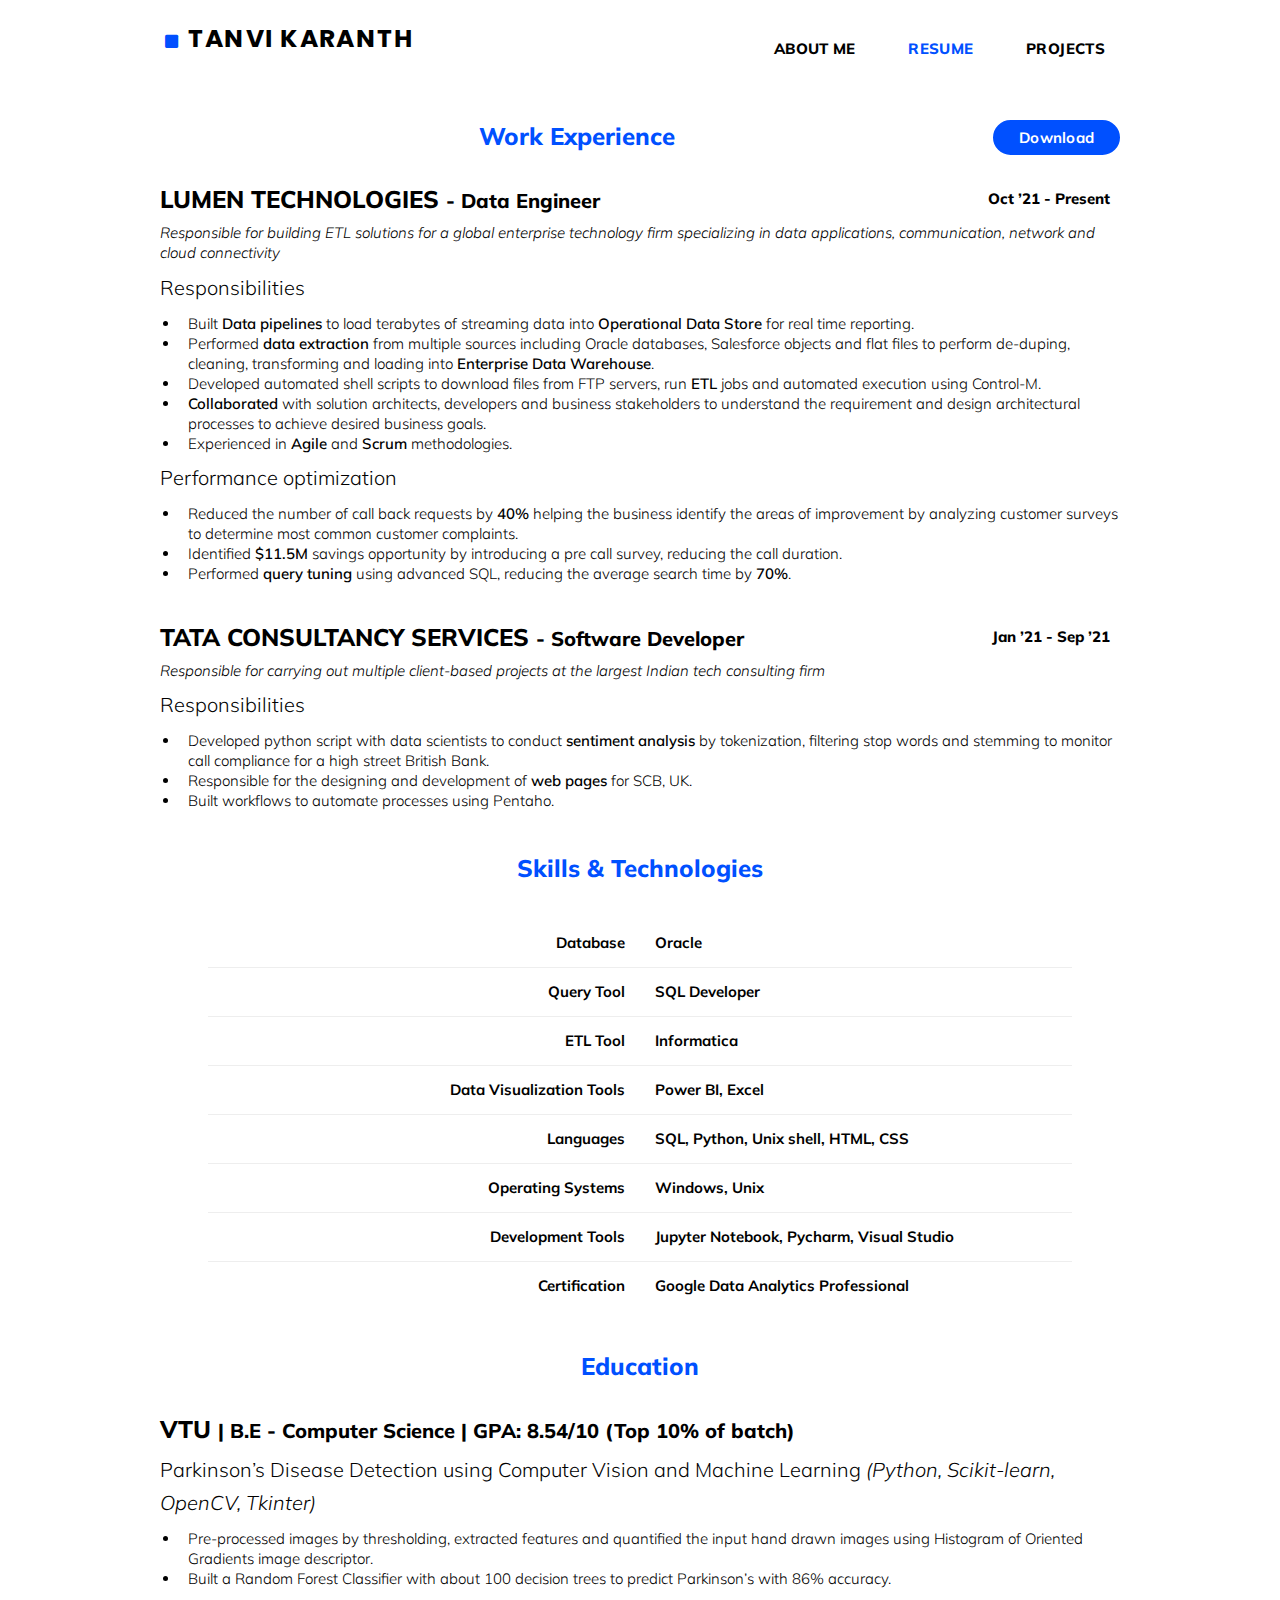
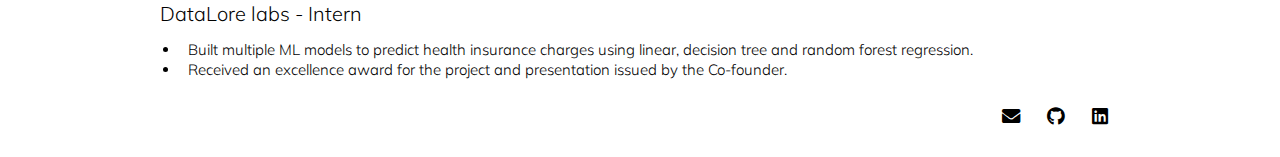
==== resume.html @ f35b1e53 "initial commit" ====
<!DOCTYPE HTML>
<!--
	Verti by HTML5 UP
	html5up.net | @ajlkn
	Free for personal and commercial use under the CCA 3.0 license (html5up.net/license)
-->
<html>
	<head>
		<title>Tanvi Karanth</title>
		<meta charset="utf-8" />
		<meta name="viewport" content="width=device-width, initial-scale=1, user-scalable=no" />
		<link rel="stylesheet" href="assets/css/main.css" />
	</head>
	<body class="is-preload left-sidebar">
		<div id="page-wrapper">

			<!-- Header -->
			<div id="header-wrapper">
				<header id="header" class="container">

					<!-- Logo -->
						<div id="logo">
							<h1><i class='fa fa-square' style='color: rgb(0, 80, 255);font-size: 15px;'></i>
								<a href="index.html" style='font-family: "Poppins", sans-serif;font-size: 25px;'> TANVI KARANTH</a></h1>
							<!-- <span>/ Data Engineer Analyst</span> -->
						</div>

					<!-- Nav -->
						<nav id="nav">
							<ul style='font-family: "Mulish", sans-serif;font-size: 15px;'>
								<li><a href="index.html">ABOUT ME</a></li>
								<li class="current"><a href="resume.html">RESUME</a></li>
								<li><a href="projects.html">PROJECTS</a></li>
								<!-- <li><a href="no-sidebar.html">No Sidebar</a></li> -->
							</ul>
						</nav>

				</header>
			</div>

			<!-- Main -->
			<div id="main-wrapper">
				<div class="container">
					<div id="content">
						<a style="text-decoration: none;float:right;"href="/assets/Tanvi_Karanth_Resume.pdf" download>
							<button class="button1" role="button">Download</button>
						  </a>
						<!-- Content -->
							<article>
								<h3 style='font-family: "Mulish", sans-serif;font-size: 24px;padding-bottom: 10px;color:rgb(0, 80, 255);text-align:center'>Work Experience</h3>
								<h2 style='font-family: "Mulish", sans-serif;font-size: 24px;padding-bottom: 10px;'>LUMEN TECHNOLOGIES
								<span style='font-family: "Mulish", sans-serif;font-size: 20px;'>- Data Engineer</span>
								<span style='font-family: "Mulish", sans-serif;font-size: 15px;float: right;margin-right: 10px;'>
									Oct ’21 - Present</span></h2>

								<p style='font-family: "Mulish", sans-serif;font-size: 15px;line-height: 20px;'><i>Responsible for building ETL solutions for a global enterprise technology firm specializing 
									in data applications, communication, network and cloud connectivity</i></p>

								<p style='font-family: "Mulish", sans-serif;font-size: 20px;'>Responsibilities</p>
								<ul style='margin-left: 20px;font-family: "Mulish", sans-serif;font-size: 15px;line-height: 20px;'>
									<li>Built <b>Data pipelines</b> to load terabytes of streaming data into <b>Operational Data Store</b> for real time reporting.</li>
									<li>Performed <b>data extraction</b> from multiple sources including Oracle databases, Salesforce objects and flat files to perform de-duping, cleaning, transforming and loading into <b>Enterprise Data Warehouse</b>.</li>
									<li>Developed automated shell scripts to download files from FTP servers, run <b>ETL</b> jobs and automated execution using Control-M.</li>
									<li><b>Collaborated</b> with solution architects, developers and business stakeholders to understand the requirement and design architectural processes to achieve desired business goals.</li>
									<li>Experienced in <b>Agile</b> and <b>Scrum</b> methodologies.</li>
								</ul> 

								<p style='font-family: "Mulish", sans-serif;font-size: 20px;'>Performance optimization</p>
								<ul style='margin-left: 20px;font-family: "Mulish", sans-serif;font-size: 15px;line-height: 20px;'>
									<li>Reduced the number of call back requests by <b>40%</b> helping the business identify the areas of improvement by analyzing customer surveys to determine most common customer complaints.</li>
									<li>Identified <b>$11.5M</b> savings opportunity by introducing a pre call survey, reducing the call duration.</li>
									<li>Performed <b>query tuning</b> using advanced SQL, reducing the average search time by <b>70%</b>.</li>
								
								</ul> 
								<br>
								<h2 style='font-family: "Mulish", sans-serif;font-size: 24px;padding-bottom: 10px;'>TATA CONSULTANCY SERVICES
									<span style='font-family: "Mulish", sans-serif;font-size: 20px;'>- Software Developer</span>
									<span style='font-family: "Mulish", sans-serif;font-size: 15px;float: right;margin-right: 10px;'>
										Jan ’21 - Sep ’21</span></h2>

								<p style='font-family: "Mulish", sans-serif;font-size: 15px;line-height: 20px;'><i>Responsible for carrying out multiple client-based projects at the largest Indian tech consulting firm</i></p>
								<p style='font-family: "Mulish", sans-serif;font-size: 20px;'>Responsibilities</p>
								<ul style='margin-left: 20px;font-family: "Mulish", sans-serif;font-size: 15px;line-height: 20px;'>
									<li>Developed python script with data scientists to conduct <b>sentiment analysis</b> by tokenization, filtering stop words and stemming to monitor call compliance for a high street British Bank.</li>
									<li>Responsible for the designing and development of <b>web pages</b> for SCB, UK.</li>
									<li>Built workflows to automate processes using Pentaho.</li>
								</ul><br>
								<h3 style='font-family: "Mulish", sans-serif;font-size: 24px;padding-bottom: 10px;color:rgb(0, 80, 255);text-align:center'>
									Skills & Technologies</h3>
									<table style='width:90%;margin-left:auto;margin-right: auto;font-family: "Mulish", sans-serif;font-size: 15px;font-weight: bold;'>
										<colgroup>
											<col span="1" style="width: 50%;">
											<col span="1" style="width: 50%;">
										</colgroup>
										<tr>
											<td style="text-align:right">Database</td>
											<td>Oracle</td>
										</tr>
										<tr>
											<td style="text-align:right">Query Tool</td>
											<td>SQL Developer</td>
										</tr>
										<tr>
											<td style="text-align:right">ETL Tool</td>
											<td>Informatica</td>
										</tr>
										<tr>
											<td style="text-align:right">Data Visualization Tools</td>
											<td>Power BI, Excel</td>
										</tr>
										<tr>
											<td style="text-align:right">Languages</td>
											<td>SQL, Python, Unix shell, HTML, CSS</td>
										</tr>
										<tr>
											<td style="text-align:right">Operating Systems</td>
											<td>Windows, Unix</td>
										</tr>
										<tr>
											<td style="text-align:right">Development Tools</td>
											<td>Jupyter Notebook, Pycharm, Visual Studio</td>
										</tr>
										<tr>
											<td style="text-align:right">Certification</td>
											<td>Google Data Analytics Professional</td>
										</tr>
									</table>
								<br>
								<h3 style='font-family: "Mulish", sans-serif;font-size: 24px;padding-bottom: 10px;color:rgb(0, 80, 255);text-align:center'>
										Education</h3>
								<h2 style='font-family: "Mulish", sans-serif;font-size: 24px;padding-bottom: 10px;'>VTU
									<span style='font-family: "Mulish", sans-serif;font-size: 20px;'>| B.E - Computer Science | GPA: 8.54/10 (Top 10% of batch)</span>
								</h2>
								<p style='font-family: "Mulish", sans-serif;font-size: 20px;'>
									Parkinson’s Disease Detection using Computer Vision and Machine Learning <i>(Python, Scikit-learn, OpenCV, Tkinter)</i></p>
								<ul style='margin-left: 20px;font-family: "Mulish", sans-serif;font-size: 15px;line-height: 20px;'>
									<li>Pre-processed images by thresholding, extracted features and quantified the input hand drawn images using Histogram of Oriented Gradients image descriptor.</li>
									<li>Built a Random Forest Classifier with about 100 decision trees to predict Parkinson’s with 86% accuracy.</li>
								</ul>

								<p style='font-family: "Mulish", sans-serif;font-size: 20px;'>
									DataLore labs - Intern </p>
								<ul style='margin-left: 20px;font-family: "Mulish", sans-serif;font-size: 15px;line-height: 20px;'>
									<li>Built multiple ML models to predict health insurance charges using linear, decision tree and random forest regression.</li>
									<li>Received an excellence award for the project and presentation issued by the Co-founder.</li>
								</ul>


							</article>
					</div>
				</div>
			</div>
			<!-- Footer -->
			<div id="footer-wrapper">
				<footer id="footer" class="container">
					<div>
						<div >
							<!-- Contact -->
								<section class="widget contact last">
									<!-- <h3>Contact Info</h3> -->
									<ul>
										<li><a href="mailto:tanvikaranth0@gmail.com" class="fa fa-envelope"><span class="label"></span></a></li>
										<li><a href="https://github.com/TanviKaranth/Projects" class="icon brands fa-github" target="_blank"><span class="label"></span></a></li>
										<li><a href="https://www.linkedin.com/in/tanvi-karanth-2933791a0?lipi=urn%3Ali%3Apage%3Ad_flagship3_profile_view_base_contact_details%3B7vZ5EJuETgaT4udv3d%2FGEw%3D%3D" target="_blank" class="icon brands fa-linkedin"><span class="label"></span></a></li>
										
										<!-- <li><a href="#" class="icon brands fa-dribbble"><span class="label">Dribbble</span></a></li>
										<li><a href="#" class="icon brands fa-pinterest"><span class="label">Pinterest</span></a></li> -->
									</ul>
								</section>
						</div>
				</footer>
			</div>
				

		</div>

		<!-- Scripts -->

			<script src="assets/js/jquery.min.js"></script>
			<script src="assets/js/jquery.dropotron.min.js"></script>
			<script src="assets/js/browser.min.js"></script>
			<script src="assets/js/breakpoints.min.js"></script>
			<script src="assets/js/util.js"></script>
			<script src="assets/js/main.js"></script>

	</body>
</html>
---- assets/css/main.css ----
@import url("fontawesome-all.min.css");
/* @import url("https://fonts.googleapis.com/css?family=Oleo+Script:400|Open+Sans:300,300italic,600,600italic,800"); */
/* @import url("https://fonts.googleapis.com/css?family=Poppins"); */
@import url('https://fonts.googleapis.com/css2?family=Mulish:wght@300&family=Poppins:wght@600&display=swap');

/*
	Verti by HTML5 UP
	html5up.net | @ajlkn
	Free for personal and commercial use under the CCA 3.0 license (html5up.net/license)
*/

html, body, div, span, applet, object,
iframe, h1, h2, h3, h4, h5, h6, p, blockquote,
pre, a, abbr, acronym, address, big, cite,
code, del, dfn, em, img, ins, kbd, q, s, samp,
small, strike, strong, sub, sup, tt, var, b,
u, i, center, dl, dt, dd, ol, ul, li, fieldset,
form, label, legend, table, caption, tbody,
tfoot, thead, tr, th, td, article, aside,
canvas, details, embed, figure, figcaption,
footer, header, hgroup, menu, nav, output, ruby,
section, summary, time, mark, audio, video {
	margin: 0;
	padding: 0;
	border: 0;
	font-size: 100%;
	font: inherit;
	vertical-align: baseline;}

article, aside, details, figcaption, figure,
footer, header, hgroup, menu, nav, section {
	display: block;}

body {
	line-height: 1;
}


ol, ul {
	list-style: none;
}

blockquote, q {
	quotes: none;
}

	blockquote:before, blockquote:after, q:before, q:after {
		content: '';
		content: none;
	}

table {
	border-collapse: collapse;
	border-spacing: 0;
}

body {
	-webkit-text-size-adjust: none;
}

mark {
	background-color: transparent;
	color: inherit;
}

input::-moz-focus-inner {
	border: 0;
	padding: 0;
}

input, select, textarea {
	-moz-appearance: none;
	-webkit-appearance: none;
	-ms-appearance: none;
	appearance: none;
}
.line{
	border-bottom: 1.5px solid rgb(0, 80, 255);
	border-radius: 1px;
    width: 30%;
    /* position: relative; */
    /* left: 15%; */
    margin: 0 auto;
    top: -10px;
}
.button1 {
	align-items: center;
	appearance: none;
	background-color: rgb(0, 80, 255);
	border-radius: 20px;
	border:2px solid rgb(0, 80, 255);
	color: #ffffff;
	cursor: pointer;
	display: inline-flex;
	fill: currentcolor;
	font-family: "Mulish", sans-serif;
	font-size: 15px;
	font-weight: 700;
	height: 35px;
	justify-content: center;
	letter-spacing: .25px;
	line-height: normal;
	max-width: 100%;
	overflow: visible;
	padding: 2px 24px;
	position: relative;
	text-align: center;
  }

.button2 {
  align-items: center;
  appearance: none;
  background-color: rgb(255, 255, 255);
  border:2px solid rgb(0, 0, 0);
  border-radius: 20px;
  color: rgb(0, 0, 0);
  cursor: pointer;
  display: inline-flex;
  fill: currentcolor;
  font-family: "Mulish", sans-serif;
  font-size: 15px;
  font-weight: 700;
  height: 35px;
  justify-content: center;
  letter-spacing: .25px;
  line-height: normal;
  max-width: 100%;
  overflow: visible;
  padding: 2px 24px;
  position: relative;
  text-align: center;
}

.button1:hover {
  background: #ffffff;
  color: rgb(0, 80, 255);
  border:2px solid rgb(0, 80, 255);
}
.button2:hover {
	background: rgb(0, 80, 255);
	color: #ffffff;
	border:2px solid rgb(0, 80, 255);
	
  }

/* Basic */

	@-ms-viewport {
		width: device-width;
	}

	html {
		box-sizing: border-box;
	}

	*, *:before, *:after {
		box-sizing: inherit;
	}

	body {
		/* background-image: -moz-linear-gradient(top, rgba(0, 0, 0, 0.05), rgba(0, 0, 0, 0)), url("images/bg01.png");
		background-image: -webkit-linear-gradient(top, rgba(0, 0, 0, 0.05), rgba(0, 0, 0, 0)), url("images/bg01.png");
		background-image: -ms-linear-gradient(top, rgba(0, 0, 0, 0.05), rgba(0, 0, 0, 0)), url("images/bg01.png");
		background-image: linear-gradient(top, rgba(207, 49, 49, 0.984), rgba(0, 0, 0, 0)), url("images/bg01.png"); */
		background-color: #ffffff;
		background-position: top left, top left;
		background-repeat: repeat-x, repeat;
		background-size: 100% 30em, auto;
		font-family: 'Mulish', sans-serif;
		font-size: 13pt;
		color: #000000;
		font-weight: 300;
		line-height: 2.25em;
	}

		body.is-preload *, body.is-preload *:before, body.is-preload *:after {
			-moz-animation: none !important;
			-webkit-animation: none !important;
			-ms-animation: none !important;
			animation: none !important;
			-moz-transition: none !important;
			-webkit-transition: none !important;
			-ms-transition: none !important;
			transition: none !important;
		}

	input, select, textarea {
		font-family: 'Poppins', sans-serif;
		font-size: 13pt;
		color: #646464;
		font-weight: 300;
		line-height: 2.25em;
	}

	a {
		color: #0090c5;
		text-decoration: underline;
	}

		a:hover {
			text-decoration: none;
		}

	h1, h2, h3, h4, h5, h6 {
		/* color: rgb(0, 0, 0); */
		font-weight: 800;
	}

		h1 a, h2 a, h3 a, h4 a, h5 a, h6 a {
			color: inherit;
			text-decoration: none;
			outline: 0;
		}

	h2 {
		font-size: 2.25em;
		/* margin: 0 0 1.1em 0; */
		line-height: 1em;
	}

	h3 {
		font-size: 1.35em;
		margin: 0 0 1em 0;
	}

	b, strong {
		font-weight: 600;
		color: rgb(0, 0, 0);
	}

	i, em {
		font-style: italic;
	}

	br.clear {
		clear: both;
	}

	sub {
		position: relative;
		top: 0.5em;
		font-size: 0.8em;
	}

	sup {
		position: relative;
		top: -0.5em;
		font-size: 0.8em;
	}

	hr {
		border: 0;
		border-top: solid 1px #eee;
	}

	blockquote {
		border-left: solid 0.5em #eee;
		padding: 1em 0 1em 2em;
		font-style: italic;
	}

	p, ul, ol, dl, table {
		margin-bottom: 0.5em;
	}

/* Container */

	.container {
		margin: 0 auto;
		max-width: 100%;
		width: 1400px;

	}

		@media screen and (max-width: 1680px) {

			.container {
				width: 1200px;
			}

		}

		@media screen and (max-width: 1280px) {

			.container {
				width: 960px;
			}

		}

		@media screen and (max-width: 980px) {

			.container {
				width: 90%;
			}

		}

		@media screen and (max-width: 736px) {

			.container {
				width: 100%;
			}

		}

/* Row */
.profile{
	text-align: center;
	position: relative;
	width:100%;
	height:82%;
	line-height: 10px;
	background-color: #F4ECE6;
	padding:1em 1em 1em 1em;
	margin-left:30%;
	border-radius: 3px;
	/* box-shadow: 0px 4px 0px 4px rgba(255, 0, 0, 0.299); */
	box-shadow: rgba(0, 0, 0, 0.35) 0px 5px 10px;
}
.pcontact{
	background-color: white;
	width:113%;
	height:16%;
	margin-left:-1em;
	position: relative;
	top:1%;
	border-bottom-left-radius: 3px;
	border-bottom-right-radius: 3px;
}
	.row {
		display: flex;
		flex-wrap: wrap;
		box-sizing: border-box;
		align-items: stretch;
	}

		.row > * {
			box-sizing: border-box;
		}

		.row.gtr-uniform > * > :last-child {
			margin-bottom: 0;
		}

		.row.aln-left {
			justify-content: flex-start;
		}

		.row.aln-center {
			justify-content: center;
		}

		.row.aln-right {
			justify-content: flex-end;
		}

		.row.aln-top {
			align-items: flex-start;
		}

		.row.aln-middle {
			align-items: center;
		}

		.row.aln-bottom {
			align-items: flex-end;
		}

		.row > .imp {
			order: -1;
		}

		.row > .col-1 {
			width: 8.33333%;
		}

		.row > .off-1 {
			/* margin-left: 8.33333%; */
		}

		.row > .col-2 {
			width: 16.66667%;
		}

		.row > .off-2 {
			margin-left: 16.66667%;
		}

		.row > .col-3 {
			width: 25%;
		}

		.row > .off-3 {
			margin-left: 25%;
		}

		.row > .col-4 {
			width: 33.33333%;
		}

		.row > .off-4 {
			margin-left: 33.33333%;
		}

		.row > .col-5 {
			/* width: 41.66667%; */
			width: 70%;
			padding-left: 12%;
		}

		.row > .off-5 {
			margin-left: 10.66667%;
		}

		.row > .col-6 {
			width: 50%;
		}

		.row > .off-6 {
			margin-left: 50%;
		}

		.row > .col-7 {
			/* width: 58.33333%; */
			background-color: #E6DACE;
			/* border-bottom-left-radius: 40px;
			border-top-left-radius: 40px; */
			/* box-shadow: rgba(50, 50, 93, 0.25) 0px 30px 60px -12px inset, rgba(0, 0, 0, 0.3) 0px 18px 36px -18px inset; */
			width: 30%;
		}

		.row > .off-7 {
			/* margin-left: 58.33333%; */
		}

		.row > .col-8 {
			width: 66.66667%;
		}

		.row > .off-8 {
			margin-left: 66.66667%;
		}

		.row > .col-9 {
			width: 75%;
		}

		.row > .off-9 {
			margin-left: 75%;
		}

		.row > .col-10 {
			width: 83.33333%;
		}

		.row > .off-10 {
			margin-left: 83.33333%;
		}

		.row > .col-11 {
			width: 91.66667%;
		}

		.row > .off-11 {
			margin-left: 91.66667%;
		}

		.row > .col-12 {
			width: 100%;
			margin-top: 100px;
		}

		.row > .off-12 {
			margin-left: 100%;
		}

		.row.gtr-0 {
			margin-top: 0px;
			margin-left: 0px;
		}

			.row.gtr-0 > * {
				padding: 0px 0 0 0px;
			}

			.row.gtr-0.gtr-uniform {
				margin-top: 0px;
			}

				.row.gtr-0.gtr-uniform > * {
					padding-top: 0px;
				}

		.row.gtr-25 {
			margin-top: -10px;
			margin-left: -10px;
		}

			.row.gtr-25 > * {
				padding: 10px 0 0 10px;
			}

			.row.gtr-25.gtr-uniform {
				margin-top: -10px;
			}

				.row.gtr-25.gtr-uniform > * {
					padding-top: 10px;
				}

		.row.gtr-50 {
			margin-top: -20px;
			margin-left: -20px;
		}

			.row.gtr-50 > * {
				padding: 20px 0 0 20px;
			}

			.row.gtr-50.gtr-uniform {
				margin-top: -20px;
			}

				.row.gtr-50.gtr-uniform > * {
					padding-top: 20px;
				}

		.row {
			margin-top: -40px;
			margin-left: -40px;
		}

			.row > * {
				padding: 40px 0 0 40px;
			}

			.row.gtr-uniform {
				margin-top: -40px;
			}

				.row.gtr-uniform > * {
					padding-top: 40px;
				}

		.row.gtr-150 {
			margin-top: -60px;
			margin-left: -60px;
		}

			.row.gtr-150 > * {
				padding: 60px 0 0 60px;
			}

			.row.gtr-150.gtr-uniform {
				margin-top: -60px;
			}

				.row.gtr-150.gtr-uniform > * {
					padding-top: 60px;
				}

		.row.gtr-200 {
			margin-top: -80px;
			margin-left: -80px;
		}

			.row.gtr-200 > * {
				padding: 80px 0 0 80px;
			}

			.row.gtr-200.gtr-uniform {
				margin-top: -80px;
			}

				.row.gtr-200.gtr-uniform > * {
					padding-top: 80px;
				}

		@media screen and (max-width: 1680px) {

			.row {
				display: flex;
				flex-wrap: wrap;
				box-sizing: border-box;
				align-items: stretch;
			}

				.row > * {
					box-sizing: border-box;
				}

				.row.gtr-uniform > * > :last-child {
					margin-bottom: 0;
				}

				.row.aln-left {
					justify-content: flex-start;
				}

				.row.aln-center {
					justify-content: center;
				}

				.row.aln-right {
					justify-content: flex-end;
				}

				.row.aln-top {
					align-items: flex-start;
				}

				.row.aln-middle {
					align-items: center;
				}

				.row.aln-bottom {
					align-items: flex-end;
				}

				.row > .imp-xlarge {
					order: -1;
				}

				.row > .col-1-xlarge {
					width: 8.33333%;
				}

				.row > .off-1-xlarge {
					margin-left: 8.33333%;
				}

				.row > .col-2-xlarge {
					width: 16.66667%;
				}

				.row > .off-2-xlarge {
					margin-left: 16.66667%;
				}

				.row > .col-3-xlarge {
					width: 25%;
				}

				.row > .off-3-xlarge {
					margin-left: 25%;
				}

				.row > .col-4-xlarge {
					width: 33.33333%;
				}

				.row > .off-4-xlarge {
					margin-left: 33.33333%;
				}

				.row > .col-5-xlarge {
					width: 41.66667%;
				}

				.row > .off-5-xlarge {
					margin-left: 41.66667%;
				}

				.row > .col-6-xlarge {
					width: 50%;
				}

				.row > .off-6-xlarge {
					margin-left: 50%;
				}

				.row > .col-7-xlarge {
					width: 58.33333%;
				}

				.row > .off-7-xlarge {
					margin-left: 58.33333%;
				}

				.row > .col-8-xlarge {
					width: 66.66667%;
				}

				.row > .off-8-xlarge {
					margin-left: 66.66667%;
				}

				.row > .col-9-xlarge {
					width: 75%;
				}

				.row > .off-9-xlarge {
					margin-left: 75%;
				}

				.row > .col-10-xlarge {
					width: 83.33333%;
				}

				.row > .off-10-xlarge {
					margin-left: 83.33333%;
				}

				.row > .col-11-xlarge {
					width: 91.66667%;
				}

				.row > .off-11-xlarge {
					margin-left: 91.66667%;
				}

				.row > .col-12-xlarge {
					width: 100%;
				}

				.row > .off-12-xlarge {
					margin-left: 100%;
				}

				.row.gtr-0 {
					margin-top: 0px;
					margin-left: 0px;
				}

					.row.gtr-0 > * {
						padding: 0px 0 0 0px;
					}

					.row.gtr-0.gtr-uniform {
						margin-top: 0px;
					}

						.row.gtr-0.gtr-uniform > * {
							padding-top: 0px;
						}

				.row.gtr-25 {
					margin-top: -10px;
					margin-left: -10px;
				}

					.row.gtr-25 > * {
						padding: 10px 0 0 10px;
					}

					.row.gtr-25.gtr-uniform {
						margin-top: -10px;
					}

						.row.gtr-25.gtr-uniform > * {
							padding-top: 10px;
						}

				.row.gtr-50 {
					margin-top: -20px;
					margin-left: -20px;
				}

					.row.gtr-50 > * {
						padding: 20px 0 0 20px;
					}

					.row.gtr-50.gtr-uniform {
						margin-top: -20px;
					}

						.row.gtr-50.gtr-uniform > * {
							padding-top: 20px;
						}

				.row {
					margin-top: -40px;
					margin-left: -40px;
				}

					.row > * {
						padding: 40px 0 0 40px;
					}

					.row.gtr-uniform {
						margin-top: -40px;
					}

						.row.gtr-uniform > * {
							padding-top: 40px;
						}

				.row.gtr-150 {
					margin-top: -60px;
					margin-left: -60px;
				}

					.row.gtr-150 > * {
						padding: 60px 0 0 60px;
					}

					.row.gtr-150.gtr-uniform {
						margin-top: -60px;
					}

						.row.gtr-150.gtr-uniform > * {
							padding-top: 60px;
						}

				.row.gtr-200 {
					margin-top: -80px;
					margin-left: -80px;
				}

					.row.gtr-200 > * {
						padding: 80px 0 0 80px;
					}

					.row.gtr-200.gtr-uniform {
						margin-top: -80px;
					}

						.row.gtr-200.gtr-uniform > * {
							padding-top: 80px;
						}

		}

		@media screen and (max-width: 1280px) {

			.row {
				display: flex;
				flex-wrap: wrap;
				box-sizing: border-box;
				align-items: stretch;
			}

				.row > * {
					box-sizing: border-box;
				}

				.row.gtr-uniform > * > :last-child {
					margin-bottom: 0;
				}

				.row.aln-left {
					justify-content: flex-start;
				}

				.row.aln-center {
					justify-content: center;
				}

				.row.aln-right {
					justify-content: flex-end;
				}

				.row.aln-top {
					align-items: flex-start;
				}

				.row.aln-middle {
					align-items: center;
				}

				.row.aln-bottom {
					align-items: flex-end;
				}

				.row > .imp-large {
					order: -1;
				}

				.row > .col-1-large {
					width: 8.33333%;
				}

				.row > .off-1-large {
					margin-left: 8.33333%;
				}

				.row > .col-2-large {
					width: 16.66667%;
				}

				.row > .off-2-large {
					margin-left: 16.66667%;
				}

				.row > .col-3-large {
					width: 25%;
				}

				.row > .off-3-large {
					margin-left: 25%;
				}

				.row > .col-4-large {
					width: 33.33333%;
				}

				.row > .off-4-large {
					margin-left: 33.33333%;
				}

				.row > .col-5-large {
					width: 41.66667%;
				}

				.row > .off-5-large {
					margin-left: 41.66667%;
				}

				.row > .col-6-large {
					width: 50%;
				}

				.row > .off-6-large {
					margin-left: 50%;
				}

				.row > .col-7-large {
					width: 58.33333%;
				}

				.row > .off-7-large {
					margin-left: 58.33333%;
				}

				.row > .col-8-large {
					width: 66.66667%;
				}

				.row > .off-8-large {
					margin-left: 66.66667%;
				}

				.row > .col-9-large {
					width: 75%;
				}

				.row > .off-9-large {
					margin-left: 75%;
				}

				.row > .col-10-large {
					width: 83.33333%;
				}

				.row > .off-10-large {
					margin-left: 83.33333%;
				}

				.row > .col-11-large {
					width: 91.66667%;
				}

				.row > .off-11-large {
					margin-left: 91.66667%;
				}

				.row > .col-12-large {
					width: 100%;
				}

				.row > .off-12-large {
					margin-left: 100%;
				}

				.row.gtr-0 {
					margin-top: 0px;
					margin-left: 0px;
				}

					.row.gtr-0 > * {
						padding: 0px 0 0 0px;
					}

					.row.gtr-0.gtr-uniform {
						margin-top: 0px;
					}

						.row.gtr-0.gtr-uniform > * {
							padding-top: 0px;
						}

				.row.gtr-25 {
					margin-top: -6.25px;
					margin-left: -6.25px;
				}

					.row.gtr-25 > * {
						padding: 6.25px 0 0 6.25px;
					}

					.row.gtr-25.gtr-uniform {
						margin-top: -6.25px;
					}

						.row.gtr-25.gtr-uniform > * {
							padding-top: 6.25px;
						}

				.row.gtr-50 {
					margin-top: -12.5px;
					margin-left: -12.5px;
				}

					.row.gtr-50 > * {
						padding: 12.5px 0 0 12.5px;
					}

					.row.gtr-50.gtr-uniform {
						margin-top: -12.5px;
					}

						.row.gtr-50.gtr-uniform > * {
							padding-top: 12.5px;
						}

				.row {
					margin-top: -25px;
					margin-left: -25px;
				}

					.row > * {
						/* padding: 25px 0 0 25px; */
					}

					.row.gtr-uniform {
						margin-top: -25px;
					}

						.row.gtr-uniform > * {
							padding-top: 25px;
						}

				.row.gtr-150 {
					margin-top: -37.5px;
					margin-left: -37.5px;
				}

					.row.gtr-150 > * {
						padding: 37.5px 0 0 37.5px;
					}

					.row.gtr-150.gtr-uniform {
						margin-top: -37.5px;
					}

						.row.gtr-150.gtr-uniform > * {
							padding-top: 37.5px;
						}

				.row.gtr-200 {
					margin-top: -50px;
					margin-left: -50px;
				}

					.row.gtr-200 > * {
						padding: 50px 0 0 50px;
					}

					.row.gtr-200.gtr-uniform {
						margin-top: -50px;
					}

						.row.gtr-200.gtr-uniform > * {
							padding-top: 50px;
						}

		}

		@media screen and (max-width: 980px) {

			.row {
				display: flex;
				flex-wrap: wrap;
				box-sizing: border-box;
				align-items: stretch;
			}

				.row > * {
					box-sizing: border-box;
				}

				.row.gtr-uniform > * > :last-child {
					margin-bottom: 0;
				}

				.row.aln-left {
					justify-content: flex-start;
				}

				.row.aln-center {
					justify-content: center;
				}

				.row.aln-right {
					justify-content: flex-end;
				}

				.row.aln-top {
					align-items: flex-start;
				}

				.row.aln-middle {
					align-items: center;
				}

				.row.aln-bottom {
					align-items: flex-end;
				}

				.row > .imp-medium {
					order: -1;
				}

				.row > .col-1-medium {
					width: 8.33333%;
				}

				.row > .off-1-medium {
					margin-left: 8.33333%;
				}

				.row > .col-2-medium {
					width: 16.66667%;
				}

				.row > .off-2-medium {
					margin-left: 16.66667%;
				}

				.row > .col-3-medium {
					width: 25%;
				}

				.row > .off-3-medium {
					margin-left: 25%;
				}

				.row > .col-4-medium {
					width: 33.33333%;
				}

				.row > .off-4-medium {
					margin-left: 33.33333%;
				}

				.row > .col-5-medium {
					width: 41.66667%;
				}

				.row > .off-5-medium {
					margin-left: 41.66667%;
				}
				.row > .col-5 {
					/* width: 41.66667%; */
					/* width: 70%; */
					padding-left: 3%;
				}
				.row > .col-6-medium {
					width: 50%;
				}

				.row > .off-6-medium {
					margin-left: 50%;
				}

				.row > .col-7-medium {
					width: 58.33333%;
				}

				.row > .off-7-medium {
					margin-left: 58.33333%;
				}

				.row > .col-8-medium {
					width: 66.66667%;
				}

				.row > .off-8-medium {
					margin-left: 66.66667%;
				}

				.row > .col-9-medium {
					width: 75%;
				}

				.row > .off-9-medium {
					margin-left: 75%;
				}

				.row > .col-10-medium {
					width: 83.33333%;
				}

				.row > .off-10-medium {
					margin-left: 83.33333%;
				}

				.row > .col-11-medium {
					width: 91.66667%;
				}

				.row > .off-11-medium {
					margin-left: 91.66667%;
				}

				.row > .col-12-medium {
					width: 100%;
					background-color: #10a0d500;
				}

				.row > .off-12-medium {
					margin-left: 100%;
				}

				.row.gtr-0 {
					margin-top: 0px;
					margin-left: 0px;
				}

					.row.gtr-0 > * {
						padding: 0px 0 0 0px;
					}

					.row.gtr-0.gtr-uniform {
						margin-top: 0px;
					}

						.row.gtr-0.gtr-uniform > * {
							padding-top: 0px;
						}

				.row.gtr-25 {
					margin-top: -6.25px;
					margin-left: -6.25px;
				}

					.row.gtr-25 > * {
						padding: 6.25px 0 0 6.25px;
					}

					.row.gtr-25.gtr-uniform {
						margin-top: -6.25px;
					}

						.row.gtr-25.gtr-uniform > * {
							padding-top: 6.25px;
						}

				.row.gtr-50 {
					margin-top: -12.5px;
					margin-left: -12.5px;
				}

					.row.gtr-50 > * {
						padding: 12.5px 0 0 12.5px;
					}

					.row.gtr-50.gtr-uniform {
						margin-top: -12.5px;
					}

						.row.gtr-50.gtr-uniform > * {
							padding-top: 12.5px;
						}

				.row {
					margin-top: -25px;
					margin-left: -25px;
				}

					.row > * {
						margin-left: 2em;
						padding: 25px 0 0 18px;
					}

					.row.gtr-uniform {
						margin-top: -25px;
					}

						.row.gtr-uniform > * {
							padding-top: 25px;
						}

				.row.gtr-150 {
					margin-top: -37.5px;
					margin-left: -37.5px;
				}

					.row.gtr-150 > * {
						padding: 37.5px 0 0 37.5px;
					}

					.row.gtr-150.gtr-uniform {
						margin-top: -37.5px;
					}

						.row.gtr-150.gtr-uniform > * {
							padding-top: 37.5px;
						}

				.row.gtr-200 {
					margin-top: -50px;
					margin-left: -50px;
				}

					.row.gtr-200 > * {
						padding: 50px 0 0 50px;
					}

					.row.gtr-200.gtr-uniform {
						margin-top: -50px;
					}

						.row.gtr-200.gtr-uniform > * {
							padding-top: 50px;
						}

		}

		@media screen and (max-width: 736px) {


			.profile{

				margin-left:4%;

			}
			.pcontact{

				/* margin-left: -1em; */
				width: 50%;
				position: relative;
				top: 8%;
				/* left: 40%; */
				background-color: #ffffff00;
			}

			.row {
				display: flex;
				flex-wrap: wrap;
				box-sizing: border-box;
				align-items: stretch;
			}

				.row > * {
					box-sizing: border-box;
				}

				.row.gtr-uniform > * > :last-child {
					margin-bottom: 0;
				}

				.row.aln-left {
					justify-content: flex-start;
				}

				.row.aln-center {
					justify-content: center;
				}

				.row.aln-right {
					justify-content: flex-end;
				}

				.row.aln-top {
					align-items: flex-start;
				}

				.row.aln-middle {
					align-items: center;
				}

				.row.aln-bottom {
					align-items: flex-end;
				}

				.row > .imp-small {
					order: -1;
				}

				.row > .col-1-small {
					width: 8.33333%;
				}

				.row > .off-1-small {
					margin-left: 8.33333%;
				}

				.row > .col-2-small {
					width: 16.66667%;
				}

				.row > .off-2-small {
					margin-left: 16.66667%;
				}

				.row > .col-3-small {
					width: 25%;
				}

				.row > .off-3-small {
					margin-left: 25%;
				}

				.row > .col-4-small {
					width: 33.33333%;
				}

				.row > .off-4-small {
					margin-left: 33.33333%;
				}

				.row > .col-5-small {
					width: 41.66667%;
				}

				.row > .off-5-small {
					margin-left: 41.66667%;
				}

				.row > .col-6-small {
					width: 50%;
				}

				.row > .off-6-small {
					margin-left: 50%;
				}

				.row > .col-7-small {
					width: 58.33333%;
					width: 58.33333%;
				}

				.row > .off-7-small {
					margin-left: 58.33333%;
				}

				.row > .col-8-small {
					width: 66.66667%;
				}

				.row > .off-8-small {
					margin-left: 66.66667%;
				}

				.row > .col-9-small {
					width: 75%;
				}

				.row > .off-9-small {
					margin-left: 75%;
				}

				.row > .col-10-small {
					width: 83.33333%;
				}

				.row > .off-10-small {
					margin-left: 83.33333%;
				}

				.row > .col-11-small {
					width: 91.66667%;
				}

				.row > .off-11-small {
					margin-left: 91.66667%;
				}

				.row > .col-12-small {
					width: 100%;
				}

				.row > .off-12-small {
					margin-left: 100%;
				}

				.row.gtr-0 {
					margin-top: 0px;
					margin-left: 0px;
				}

					.row.gtr-0 > * {
						padding: 0px 0 0 0px;
					}

					.row.gtr-0.gtr-uniform {
						margin-top: 0px;
					}

						.row.gtr-0.gtr-uniform > * {
							padding-top: 0px;
						}

				.row.gtr-25 {
					margin-top: -5px;
					margin-left: -5px;
				}

					.row.gtr-25 > * {
						padding: 5px 0 0 5px;
					}

					.row.gtr-25.gtr-uniform {
						margin-top: -5px;
					}

						.row.gtr-25.gtr-uniform > * {
							padding-top: 5px;
						}

				.row.gtr-50 {
					margin-top: -10px;
					margin-left: -10px;
				}

					.row.gtr-50 > * {
						padding: 10px 0 0 10px;
					}

					.row.gtr-50.gtr-uniform {
						margin-top: -10px;
					}

						.row.gtr-50.gtr-uniform > * {
							padding-top: 10px;
						}

				.row {
					margin-top: -20px;
					margin-left: -20px;
				}

					.row > * {
						padding: 20px 0 0 20px;
					}

					.row.gtr-uniform {
						margin-top: -20px;
					}

						.row.gtr-uniform > * {
							padding-top: 20px;
						}

				.row.gtr-150 {
					margin-top: -30px;
					margin-left: -30px;
				}

					.row.gtr-150 > * {
						padding: 30px 0 0 30px;
					}

					.row.gtr-150.gtr-uniform {
						margin-top: -30px;
					}

						.row.gtr-150.gtr-uniform > * {
							padding-top: 30px;
						}

				.row.gtr-200 {
					margin-top: -40px;
					margin-left: -40px;
				}

					.row.gtr-200 > * {
						padding: 40px 0 0 40px;
					}

					.row.gtr-200.gtr-uniform {
						margin-top: -40px;
					}

						.row.gtr-200.gtr-uniform > * {
							padding-top: 40px;
						}

		}

/* Section/Article */

	section, article {
		margin-bottom: 5em;
	}

	section > :last-child,
	article > :last-child,
	section:last-child,
	article:last-child {
		margin-bottom: 0;
	}

	header {
		margin: 0 0 2em 0;
		background-color: #ffffff;
	}

		header h2, header h3 {
			margin: 0 0 0.25em 0;
		}

		header p {
			margin: 0;
		}

	footer {
		margin: 0 0 0 0;
	}

/* Forms */

	form label {
		display: block;
		font-weight: 800;
		margin: 0 0 1em 0;
		font-size: 0.8em;
		color: rgb(0, 0, 0);
	}

	form input[type="text"],
	form input[type="email"],
	form input[type="password"],
	form select,
	form textarea {
		-webkit-appearance: none;
		display: block;
		width: 100%;
		border-radius: 8px;
		border: solid 1px #eee;
	}

		form input[type="text"]:focus,
		form input[type="email"]:focus,
		form input[type="password"]:focus,
		form select:focus,
		form textarea:focus {
			border-color: #0090c5;
		}

	form input[type="text"],
	form input[type="email"],
	form input[type="password"] {
		line-height: 3em;
		padding: 0 1em;
	}

	form select {
		line-height: 3em;
		padding: 0 1em;
	}

	form textarea {
		min-height: 9em;
		padding: 1em;
	}

	form ::-webkit-input-placeholder {
		color: #555 !important;
	}

	form :-moz-placeholder {
		color: #555 !important;
	}

	form ::-moz-placeholder {
		color: #555 !important;
	}

	form :-ms-input-placeholder {
		color: #555 !important;
	}

	form ::-moz-focus-inner {
		border: 0;
	}

/* Tables */

	table {
		width: 100%;
	}

		table tr {
			border-top: solid 1px #eee;
		}

			table tr:first-child {
				border-top: 0;
			}

		table td {
			padding: 0.5em 1em 0.5em 1em;
		}

		table th {
			text-align: left;
			padding: 0.5em 1em 0.5em 1em;
			font-weight: 800;
			margin: 0 0 1em 0;
		}

		table thead {
			background: #404248;
			color: #fff;
		}

/* Image */

	.image {
		display: inline-block;
		outline: 0;
	}

		.image img {
			display: block;
			width: 100%;
			border-radius: 8px;
		}

		.image.fit {
			display: block;
			width: 100%;
		}

		.image.featured {
			display: block;
			width: 100%;
			margin: 0 0 2.5em 0;
		}

		.image.left {
			float: left;
			margin: 0 2em 2em 0;
		}

		.image.centered {
			display: block;
			margin: 0 0 2.5em 0;
		}

			.image.centered img {
				margin: 0 auto;
				width: auto;
			}

/* Button */

	input[type="button"],
	input[type="submit"],
	input[type="reset"],
	button,
	.button {
		/* -moz-transition: background-color .25s ease-in-out;
		-webkit-transition: background-color .25s ease-in-out;
		-ms-transition: background-color .25s ease-in-out;
		transition: background-color .25s ease-in-out;
		-webkit-appearance: none; */
		position: relative;
		display: inline-block;
		background: #0090c5;
		color: #fff;
		text-decoration: none;
		border-radius: 6px;
		font-weight: 800;
		outline: 0;
		border: 0;
		cursor: pointer;
		font-size: 1.35em;
		padding: 0.6em 1.5em;
	}

		input[type="button"].icon:before,
		input[type="submit"].icon:before,
		input[type="reset"].icon:before,
		button.icon:before,
		.button.icon:before {
			position: relative;
			margin-right: 0.5em;
			top: 0.05em;
		}

		input[type="button"]:hover,
		input[type="submit"]:hover,
		input[type="reset"]:hover,
		button:hover,
		.button:hover {
			background: #10a0d5;
		}

		input[type="button"]:active,
		input[type="submit"]:active,
		input[type="reset"]:active,
		button:active,
		.button:active {
			background: #20b0e5;
		}

		input[type="button"].alt,
		input[type="submit"].alt,
		input[type="reset"].alt,
		button.alt,
		.button.alt {
			background: #f1f1f1;
			background: rgba(121, 2, 2, 0.05);
			color: #444;
		}

			input[type="button"].alt:hover,
			input[type="submit"].alt:hover,
			input[type="reset"].alt:hover,
			button.alt:hover,
			.button.alt:hover {
				background: #e8e8e8;
				background: rgba(0, 0, 0, 0.085);
			}

			input[type="button"].alt:active,
			input[type="submit"].alt:active,
			input[type="reset"].alt:active,
			button.alt:active,
			.button.alt:active {
				background: #e4e4e4;
				background: rgba(0, 0, 0, 0.15);
			}

		input[type="button"].large,
		input[type="submit"].large,
		input[type="reset"].large,
		button.large,
		.button.large {
			font-size: 2.25em;
			padding: 0.8em 0.9em;
		}

/* List */

	ul {
		list-style: disc;
		padding-left: 0em;
	}

		ul li {
			padding-left: 0.5em;
		}

		ul.style2 {
			list-style: none;
			padding-left: 0;
		}

			ul.style2 li {
				padding-left: 0;
			}

	ol {
		list-style: decimal;
		padding-left: 1.25em;
	}

		ol li {
			padding-left: 0.25em;
		}

/* Actions */

	ul.actions {
		list-style: none;
		padding-left: 0;
	}

		ul.actions li {
			display: inline-block;
			padding: 0 0 0 0.25em;
			margin: 0 0 0 0.25em;
		}

			ul.actions li:first-child {
				margin-left: 0;
				padding-left: 0;
			}

/* Menu */

	ul.menu {
		list-style: none;
		padding-left: 0;
	}

		ul.menu li {
			border-left: solid 1px #e0e0e0;
			display: inline-block;
			padding: 0 0 0 0.75em;
			margin: 0 0 0 0.75em;
		}

			ul.menu li:first-child {
				border-left: 0;
				margin-left: 0;
				padding-left: 0;
			}

/* Box */

	.box {
		background: rgb(255, 255, 255);
		border-radius: 6px;
		box-shadow: rgba(0, 0, 0, 0.15) 0px 2px 8px;
		/* box-shadow: 0px 3px 0px 0px rgba(0, 0, 0, 0.05); */
		/* padding: 2em; */
		/* height:500px; */
	}

		.box.feature {
			padding: 0;
		}

			.box.feature .inner {
				padding: 4em 2em 3em 2em;
			}

			.box.feature h2 {
				font-size: 1.35em;
			}

			.box.feature p {
				margin: 0;
			}

			.box.feature .image {
				position: relative;
				margin: 0;
			}

				.box.feature .image img {
					border-bottom-left-radius: 0;
					border-bottom-right-radius: 0;
				}

/* Icons */

	.icon {
		text-decoration: none;
		position: relative;
		text-decoration: none;
	}

		.icon:before {
			-moz-osx-font-smoothing: grayscale;
			-webkit-font-smoothing: antialiased;
			display: inline-block;
			font-style: normal;
			font-variant: normal;
			text-rendering: auto;
			line-height: 1;
			text-transform: none !important;
			font-family: 'Font Awesome 5 Free';
			font-weight: 400;
		}

		.icon:before {
			line-height: inherit;
		}

		.icon.solid:before {
			font-weight: 900;
		}

		.icon.brands:before {
			font-family: 'Font Awesome 5 Brands';
		}

		.icon > .label {
			display: none;
		}

/* Widgets */

	.widget.thumbnails .grid {
		margin: 0 0 3em 0;
	}

	.widget.thumbnails .image {
		margin: 0;
	}

	.widget.contact ul {
		list-style: none;
		padding-left: 0;
		overflow: hidden;
		position: relative;
		/* left: -4px; */
		top: 4px;
		margin-bottom: 1.5em;
	}

		.widget.contact ul li {
			display: inline-block;
			/* margin-right: 0.25em; */
			padding-left: 0;
		}

			.widget.contact ul li a {
				-moz-transition: background-color .25s ease-in-out;
				-webkit-transition: background-color .25s ease-in-out;
				-ms-transition: background-color .25s ease-in-out;
				transition: background-color .25s ease-in-out;
				display: inline-block;
				width: 2.75em;
				height: 2.75em;
				text-align: center;
				line-height: 2.5em;
				border-radius: 0.35em;
				outline: 0;
				opacity: 1;
				text-decoration: none;
				/* margin-left:10px; */
				/* background: #222222; */
			}

				.widget.contact ul li a:before {
					/* color: #f3f3f3; */
					font-size: 1.25em;
					color:rgb(0, 0, 0);
					line-height: inherit;
				}

				.widget.contact ul li a:hover {
					/* background: rgb(236, 178, 178) ;
					color: #1c04a3; */
					/* text-shadow: 0 0 1.0em #D90429; */
					/* border-radius: 2px 12px; */
					/* border: 1px solid #D90429; */
					
				}

				.widget.contact ul li a:active {
					/* background: #d0d5e1; */
					color: rgb(0, 80, 255);
				}

/* Wrappers */

	#header-wrapper {
		padding: 1em 0 3em 0;
		background-color: #ffffff;
	}

	#features-wrapper {
		padding: 3em 0 3em 0;
	}

	#main-wrapper {
		background: #ffffff;
		/* box-shadow: 0px 3px 0px 0px rgba(0, 0, 0, 0.05); */
		padding: 1em 0 1em 0;
	}

	#footer-wrapper {
		/* padding: 1em 0 1em 0; */
		text-align: right;

	}

/* Header */

	#header {
		position: relative;
		background-color: #ffffff;
	}

/* Logo */

	#logo {
		display: inline-block;
	}

		#logo h1 {
			color: #000000;
			border-radius: 6px;
			font-weight: 700;
			padding: 0.25em 0.2em 0.25em 0.2em;
			font-size: 1.75em;
			letter-spacing: 0.05em;
			display: inline-block;
			vertical-align: middle;
		}

		#logo span {
			font-weight: 400;
			letter-spacing: 0.025em;
			font-size: 0.75em;
		}

/* Nav */

	#nav {
		position: absolute;
		right: 0;
		top: 0;
		font-size: 0.9em;
	}

		#nav ul {
			list-style: none;
			padding-left: 0;
		}

			#nav ul li {
				float: left;
				line-height: 4.5em;
				padding-left: 1.5em;
			}

				#nav ul li a, #nav ul li span {
					-moz-transition: background-color .25s ease-in-out;
					-webkit-transition: background-color .25s ease-in-out;
					-ms-transition: background-color .25s ease-in-out;
					transition: background-color .25s ease-in-out;
					font-weight: 800;
					letter-spacing: 0.025em;
					color: black;
					text-decoration: none;
					border-radius: 2px 12px;
					padding: 0.5em 1em 0.5em 1em;
				}

				#nav ul li > ul {
					display: none;
				}

				#nav ul li:hover a, #nav ul li:hover span {
					/* background: #fff; */
					color:rgb(0, 80, 255);
					/* text-shadow: 0 0 3.0em #D90429; */
				}

				#nav ul li.active a, #nav ul li.active span {
					background: white;
					
				}

				#nav ul li.current a {
					background: white;
					color:rgb(0, 80, 255);
				}

	.dropotron {
		background: #fff;
		letter-spacing: 0.025em;
		color: #696969;
		text-decoration: none;
		border-radius: 6px;
		padding: 0.75em 0;
		min-width: 15em;
		box-shadow: inset 0 0 0 1px rgba(0, 0, 0, 0.1), 0 0.25em 0.25em 0.1em rgba(0, 0, 0, 0.025);
		margin-top: calc(-0.75em + 1px);
		margin-left: -1px;
		list-style: none;
		padding-left: 0;
	}

		.dropotron li {
			border-top: solid 1px #eee;
			line-height: 3em;
			padding-left: 0;
		}

			.dropotron li:first-child {
				border-top: 0;
			}

			.dropotron li > a, .dropotron li > span {
				-moz-transition: color .25s ease-in-out, background-color .25s ease-in-out;
				-webkit-transition: color .25s ease-in-out, background-color .25s ease-in-out;
				-ms-transition: color .25s ease-in-out, background-color .25s ease-in-out;
				transition: color .25s ease-in-out, background-color .25s ease-in-out;
				text-decoration: none;
				color: inherit;
				display: block;
				padding: 0 1.5em;
			}

				.dropotron li > a:hover, .dropotron li > span:hover {
					background: #eee;
				}

			.dropotron li.active > a, .dropotron li.active > span {
				background: #eee;
			}

		.dropotron.level-0 {
			font-size: 0.8em;
			margin-left: 1.5em;
			margin-top: 0;
		}

			.dropotron.level-0:before {
				content: '';
				position: absolute;
				top: -0.5em;
				left: 1em;
				border-bottom: solid 0.75em #ffffff;
				border-left: solid 0.75em transparent;
				border-right: solid 0.75em transparent;
				z-index: 1;
			}

/* Banner */

	#banner {
		position: relative;
		/* padding: 2.5em; */
	}

		#banner h2 {
			font-size: 2.5em;
			margin: 0em 0 0.2em 0;
		}

		/* #banner p {
			font-size: 1.5em;
			line-height: 1em;
			margin: 0;
		} */

		#banner .button {
			width: 100%;
			margin-bottom: 0.5em;
		}

			#banner .button.icon:before {
				position: absolute;
				right: 0.15em;
				top: 50%;
				margin-top: -0.5em;
			}

			#banner .button.alt {
				margin-bottom: 0;
			}

		#banner ul {
			list-style: none;
			padding-left: 0;
			margin: 0 0 0 0;
		}

			#banner ul li {
				padding-left: 0;
			}

/* Footer */

	#footer {
		margin-top: 0;
	}

		#footer a {
			color: inherit;
		}

	#copyright {
		color: #aaa;
		padding: 4em 0 0 0;
		text-align: center;
	}

		#copyright a {
			color: inherit;
		}

/* XLarge */

	@media screen and (max-width: 1680px) {

		/* Basic */

			body, input, select, textarea {
				font-size: 12pt;
			}

	}

/* Large */

	@media screen and (max-width: 1280px) {

		/* Basic */

			body, input, select, textarea {
				font-size: 11pt;
			}

	}

/* Medium */

	#navPanel, #navToggle {
		display: none;
	}

	@media screen and (max-width: 980px) {

		.profile{
			height:99%;
			margin-left: -3%;

		}
		.pcontact{

			/* margin-left: -1em; */
				width: 50%;
				position: relative;
				margin-left:auto;
				margin-right:auto;
				/* top: 16%;
				left: 40%; */
				background-color: #ffffff00;
		}
		.button1{
			width: 120px;
			margin-right:2%;
		}
		.button2{
			width: 120px;
			margin-left:2%;
		}
		/* Basic */

			html, body {
				overflow-x: hidden;
			}

			body, input, select, textarea {
				font-size: 11pt;
			}

		/* Section/Article */

			section, article {
				clear: both;
				margin-bottom: 3em !important;
			}

			section.last, article.last {
				margin-bottom: 0 !important;
			}

		/* Image */

			.image.left {
				width: 25%;
				margin-bottom: 2em !important;
			}

		/* Menu */

			ul.menu li {
				display: block;
				border: 0 !important;
				padding: 0 !important;
				margin: 0 !important;
			}

		/* Actions */

			ul.actions li {
				display: block;
				padding: 0;
				margin: 1em 0 0 0;
			}

				ul.actions li:first-child {
					margin-top: 0;
				}

		/* Button */

			input[type="button"],
			input[type="submit"],
			input[type="reset"],
			button,
			.button {
				width: 100%;
				text-align: center;
				font-size: 1.35em;
				padding: 0.85em 0 !important;
			}

				input[type="button"].icon,
				input[type="submit"].icon,
				input[type="reset"].icon,
				button.icon,
				.button.icon {
					padding-right: 0.75em !important;
				}

					input[type="button"].icon:before,
					input[type="submit"].icon:before,
					input[type="reset"].icon:before,
					button.icon:before,
					.button.icon:before {
						margin-right: 0.5em;
						top: 0.05em;
					}

		/* Wrappers */

			#header-wrapper {
				background-color: #ffffff;
				padding: 3em 0 1em 0;
				text-align: center;
				
			}

			#footer-wrapper {
				/* padding: 2em 0 2em 0; */
			}

		/* Header */

			#header {
				background-color: #ffffff;
				/* margin: 0 auto; */
			}

		/* Logo */

			#logo span {
				display: block;
				margin: 0;
			}

		/* Nav */

			#nav {
				display: none;
			}

		/* Banner */

			#banner {
				padding: 4.5em 3em;
				text-align: center;
			}

				#banner ul {
					margin: 2em 0 0 0;
				}

				#banner .button.icon:before {
					position: relative;
					right: auto;
					top: auto;
				}

		/* Content */

			#content {
				/* border-bottom: solid 1px #e8e8e8; */
				padding-bottom: 4em;
				margin-bottom: 0 !important;
				margin-left: 20px;
    			margin-right: 20px;
			}

				#content > :last-child {
					margin-bottom: 0 !important;
				}

			#sidebar > :last-child {
				margin-bottom: 0 !important;
			}

		/* Footer */

			#copyright {
				padding: 0;
			}

		/* Nav */

			#page-wrapper {
				-moz-backface-visibility: hidden;
				-webkit-backface-visibility: hidden;
				-ms-backface-visibility: hidden;
				backface-visibility: hidden;
				-moz-transition: -moz-transform 0.5s ease;
				-webkit-transition: -webkit-transform 0.5s ease;
				-ms-transition: -ms-transform 0.5s ease;
				transition: transform 0.5s ease;
				padding-bottom: 1px;
			}

			#navToggle {
				-moz-backface-visibility: hidden;
				-webkit-backface-visibility: hidden;
				-ms-backface-visibility: hidden;
				backface-visibility: hidden;
				-moz-transition: -moz-transform 0.5s ease;
				-webkit-transition: -webkit-transform 0.5s ease;
				-ms-transition: -ms-transform 0.5s ease;
				transition: transform 0.5s ease;
				display: block;
				height: 44px;
				left: 0;
				position: fixed;
				top: 0;
				width: 100%;
				z-index: 10001;
			}

				#navToggle .toggle {
					text-decoration: none;
					width: 70px;
					height: 50px;
					opacity: 0.35;
				}

					#navToggle .toggle:before {
						-moz-osx-font-smoothing: grayscale;
						-webkit-font-smoothing: antialiased;
						display: inline-block;
						font-style: normal;
						font-variant: normal;
						text-rendering: auto;
						line-height: 1;
						text-transform: none !important;
						font-family: 'Font Awesome 5 Free';
						font-weight: 900;
					}

					#navToggle .toggle:before {
						display: inline-block;
						text-decoration: none;
						position: absolute;
						left: 6px;
						top: 6px;
						background: rgba(0, 0, 0, 0.5);
						width: 58px;
						height: 38px;
						border-radius: 6px;
						content: '\f0c9';
						color: #fff;
						text-align: center;
						line-height: 38px;
						font-size: 20px;
					}

					#navToggle .toggle:active {
						opacity: 0.75;
					}

			#navPanel {
				-moz-backface-visibility: hidden;
				-webkit-backface-visibility: hidden;
				-ms-backface-visibility: hidden;
				backface-visibility: hidden;
				-moz-transform: translateX(-275px);
				-webkit-transform: translateX(-275px);
				-ms-transform: translateX(-275px);
				transform: translateX(-275px);
				-moz-transition: -moz-transform 0.5s ease;
				-webkit-transition: -webkit-transform 0.5s ease;
				-ms-transition: -ms-transform 0.5s ease;
				transition: transform 0.5s ease;
				display: block;
				height: 100%;
				left: 0;
				overflow-y: auto;
				position: fixed;
				top: 0;
				width: 275px;
				z-index: 10002;
				background: #fff;
				box-shadow: inset -3px 0px 0px 0px #dfdfdf;
				padding: 0 23px 0 20px;
			}

				#navPanel .link {
					display: block;
					text-decoration: none;
					height: 54px;
					line-height: 54px;
					border-top: solid 1px #e8e8e8;
					color: #696969;
				}

					#navPanel .link:first-child {
						border-top: 0;
					}

				#navPanel .indent-1 {
					display: inline-block;
					width: 1em;
				}

				#navPanel .indent-2 {
					display: inline-block;
					width: 2em;
				}

				#navPanel .indent-3 {
					display: inline-block;
					width: 3em;
				}

				#navPanel .indent-4 {
					display: inline-block;
					width: 4em;
				}

				#navPanel .indent-5 {
					display: inline-block;
					width: 5em;
				}

				#navPanel .depth-0 {
					color: #444;
					font-weight: 800;
				}

			body.navPanel-visible #page-wrapper {
				-moz-transform: translateX(275px);
				-webkit-transform: translateX(275px);
				-ms-transform: translateX(275px);
				transform: translateX(275px);
			}

			body.navPanel-visible #navToggle {
				-moz-transform: translateX(275px);
				-webkit-transform: translateX(275px);
				-ms-transform: translateX(275px);
				transform: translateX(275px);
			}

			body.navPanel-visible #navPanel {
				-moz-transform: translateX(0);
				-webkit-transform: translateX(0);
				-ms-transform: translateX(0);
				transform: translateX(0);
			}

	}

/* Small */

	@media screen and (max-width: 736px) {

		/* Basic */

			body, input, select, textarea {
				line-height: 2em;
			}

			h2, h3, h4, h5, h6 {
				font-size: 13pt;
				margin: 0 0 0em 0;
			}

		/* Section/Article */

			section, article {
				clear: both;
				margin-bottom: 3em !important;
			}

				section.last, article.last {
					margin-bottom: 0 !important;
				}

		/* Image */

			.image.left {
				width: 25%;
				margin-bottom: 2em !important;
			}

		/* Menu */

			ul.menu li {
				display: block;
				border: 0 !important;
				padding: 0 !important;
				margin: 0 !important;
			}

		/* Actions */

			ul.actions li {
				display: block;
				padding: 0;
				margin: 1em 0 0 0;
			}

				ul.actions li:first-child {
					margin-top: 0;
				}

		/* Button */

			input[type="button"],
			input[type="submit"],
			input[type="reset"],
			button,
			.button {
				width: 100%;
				text-align: center;
				font-size: 1.25em !important;
				padding: 0.65em 0 !important;
			}

				input[type="button"].icon,
				input[type="submit"].icon,
				input[type="reset"].icon,
				button.icon,
				.button.icon {
					padding-right: 0.75em !important;
				}

					input[type="button"].icon:before,
					input[type="submit"].icon:before,
					input[type="reset"].icon:before,
					button.icon:before,
					.button.icon:before {
						margin-right: 0.5em;
						top: 0.05em;
					}

		/* Box */

			.box {
				padding: 15px 15px 15px 15px;
				margin: 0;
				box-shadow: rgba(0, 0, 0, 0.09) 0px 3px 12px;
			}

				.box.feature {
					margin: 20px 0 0 0 !important;
					padding: 0;
				}

					.box.feature .inner {
						padding: 30px 15px 30px 15px;
					}

					.box.feature p {
						margin: 0;
					}

					.box.feature .image {
						position: relative;
						margin: 0;
					}

						.box.feature .image img {
							border-bottom-left-radius: 0;
							border-bottom-right-radius: 0;
						}

		/* Widgets */

			.widget.thumbnails .image {
				margin: 0;
			}

			.widget.thumbnails .x {
				padding: 1em 0.5em 0 0;
			}

			.widget.thumbnails .y {
				padding: 1em 0 0 0.5em;
			}

			.widget.thumbnails .row:first-child .x, .widget.thumbnails .row:first-child .y {
				padding-top: 0;
			}

		/* Wrappers */

			#header-wrapper {
				background-color: #ffffff;
				padding: 3em 0 1.5em 0;
			}

			#banner-wrapper {
				padding: 0 15px 0 15px;
				
			}

			#features-wrapper {
				padding: 0 15px 40px 15px;
			}

			#main-wrapper, #footer-wrapper {
				/* padding: 40px 30px 40px 30px; */
			}

		/* Logo */

			#logo h1 {
				font-size: 2.75em;
				padding: 0.2em 0.275em;
			}

			#logo span {
				line-height: 3em;
			}

		/* Banner */

			#banner {
				text-align: center;
				padding: 15px 15px 15px 15px;
				margin: 0 auto !important;
			}

				#banner h2 {
					font-size: 2em;
					margin: 0.75em 0 0.5em 0;
				}

				#banner p {
					font-size: 1.5em;
					line-height: 1.5em;
					margin: 0;
				}

				#banner ul {
					margin: 0;
				}

				#banner .button {
					margin: 0 0 1em 0;
				}

		/* Content */

			#content {
				/* padding-bottom: 3em; */
			}

		/* Footer */

			#footer section {
				/* border-bottom: solid 1px #ccc; */
				padding-bottom: 1em;
				/* margin-bottom: 1em !important; */
			}

			#copyright {
				text-align: left;
			}

			
	}
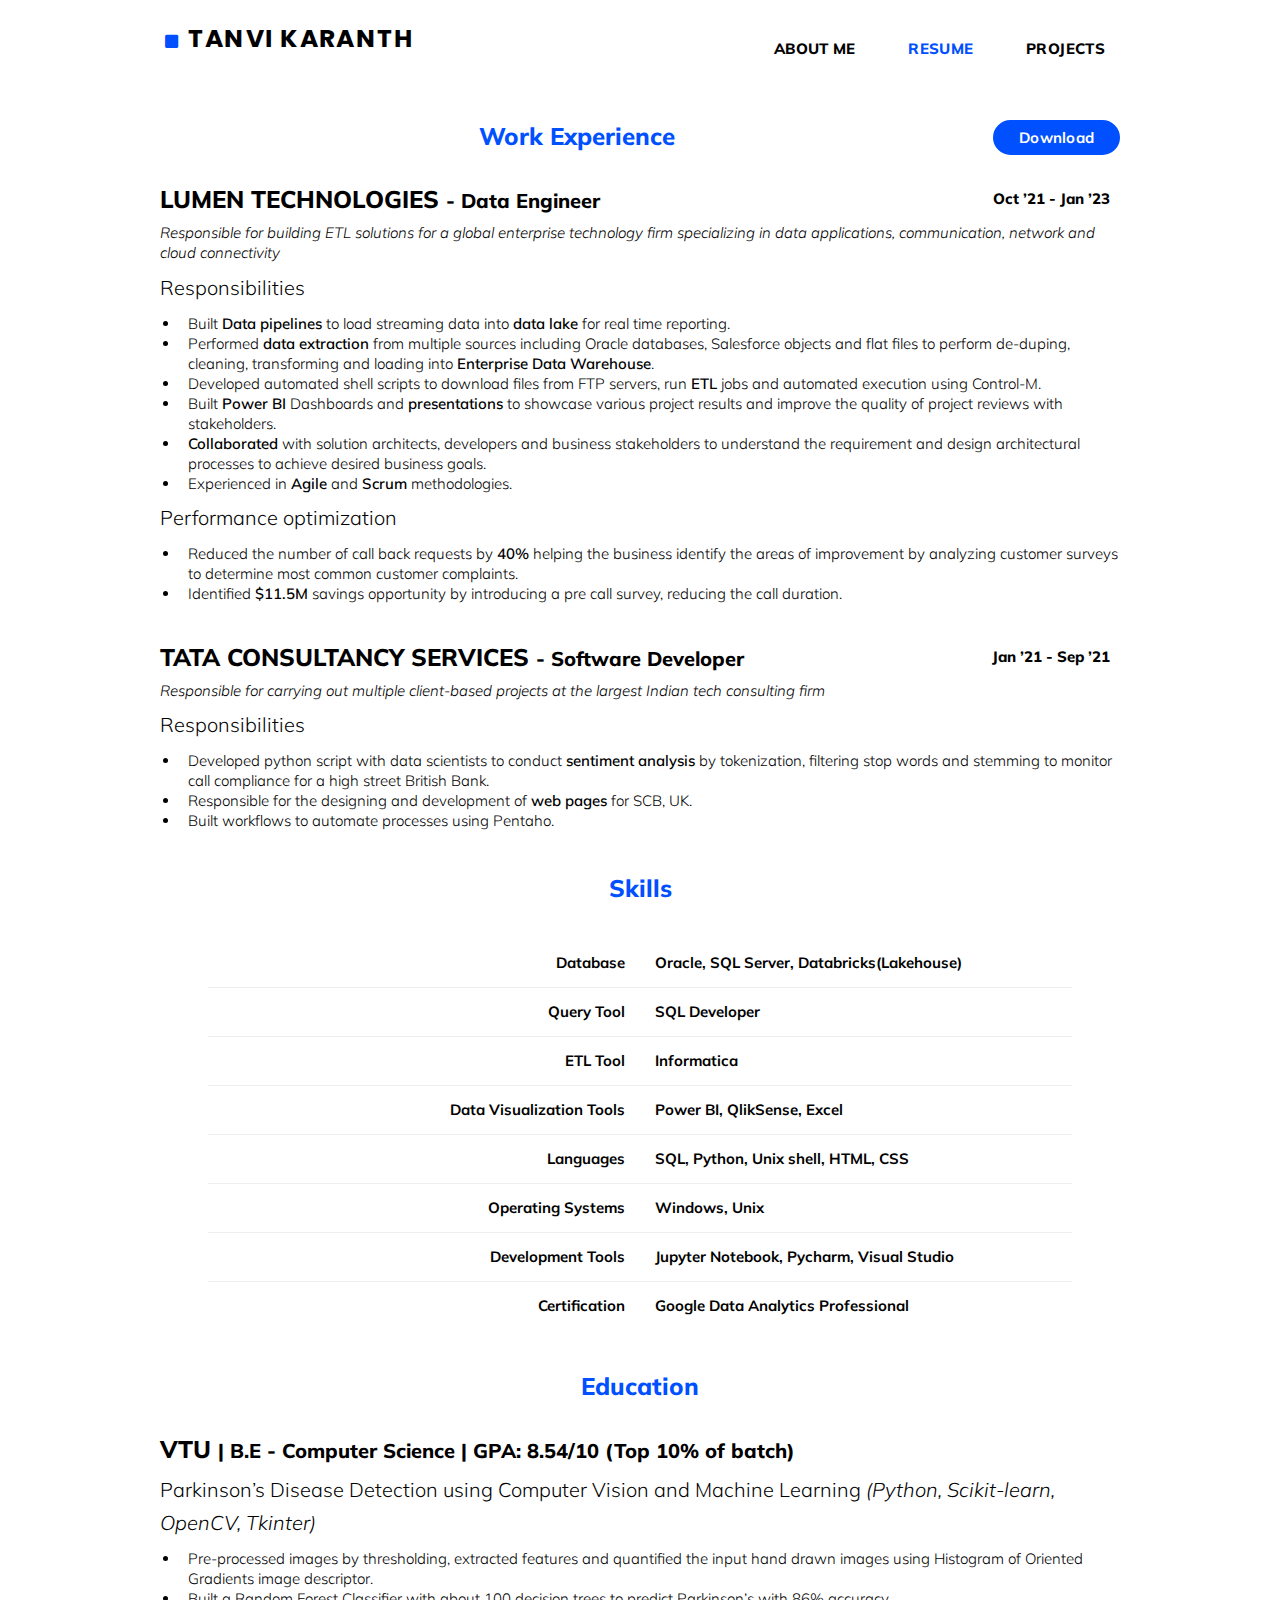
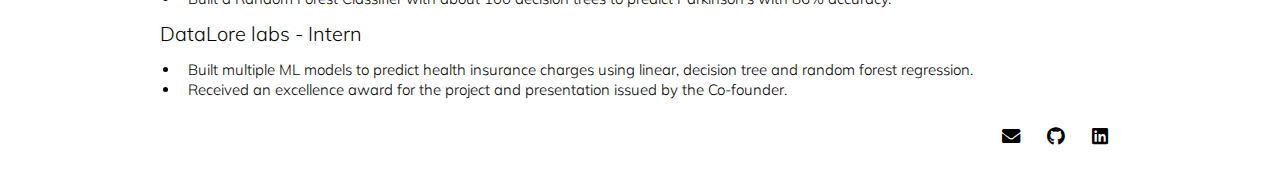
==== commit f7702e83: "Content update" ====
--- a/resume.html
+++ b/resume.html
@@ -1,9 +1,5 @@
 <!DOCTYPE HTML>
-<!--
-	Verti by HTML5 UP
-	html5up.net | @ajlkn
-	Free for personal and commercial use under the CCA 3.0 license (html5up.net/license)
--->
+
 <html>
 	<head>
 		<title>Tanvi Karanth</title>
@@ -42,7 +38,7 @@
 			<div id="main-wrapper">
 				<div class="container">
 					<div id="content">
-						<a style="text-decoration: none;float:right;"href="/assets/Tanvi_Karanth_Resume.pdf" download>
+						<a style="text-decoration: none;float:right;"href="/Tanvi_Karanth.pdf" download>
 							<button class="button1" role="button">Download</button>
 						  </a>
 						<!-- Content -->
@@ -51,16 +47,17 @@
 								<h2 style='font-family: "Mulish", sans-serif;font-size: 24px;padding-bottom: 10px;'>LUMEN TECHNOLOGIES
 								<span style='font-family: "Mulish", sans-serif;font-size: 20px;'>- Data Engineer</span>
 								<span style='font-family: "Mulish", sans-serif;font-size: 15px;float: right;margin-right: 10px;'>
-									Oct ’21 - Present</span></h2>
+									Oct ’21 - Jan ’23</span></h2>
 
 								<p style='font-family: "Mulish", sans-serif;font-size: 15px;line-height: 20px;'><i>Responsible for building ETL solutions for a global enterprise technology firm specializing 
 									in data applications, communication, network and cloud connectivity</i></p>
 
 								<p style='font-family: "Mulish", sans-serif;font-size: 20px;'>Responsibilities</p>
 								<ul style='margin-left: 20px;font-family: "Mulish", sans-serif;font-size: 15px;line-height: 20px;'>
-									<li>Built <b>Data pipelines</b> to load terabytes of streaming data into <b>Operational Data Store</b> for real time reporting.</li>
+									<li>Built <b>Data pipelines</b> to load streaming data into <b>data lake</b> for real time reporting.</li>
 									<li>Performed <b>data extraction</b> from multiple sources including Oracle databases, Salesforce objects and flat files to perform de-duping, cleaning, transforming and loading into <b>Enterprise Data Warehouse</b>.</li>
 									<li>Developed automated shell scripts to download files from FTP servers, run <b>ETL</b> jobs and automated execution using Control-M.</li>
+									<li>Built <b>Power BI</b> Dashboards and <b>presentations</b> to showcase various project results and improve the quality of project reviews with stakeholders.</li>
 									<li><b>Collaborated</b> with solution architects, developers and business stakeholders to understand the requirement and design architectural processes to achieve desired business goals.</li>
 									<li>Experienced in <b>Agile</b> and <b>Scrum</b> methodologies.</li>
 								</ul> 
@@ -69,8 +66,7 @@
 								<ul style='margin-left: 20px;font-family: "Mulish", sans-serif;font-size: 15px;line-height: 20px;'>
 									<li>Reduced the number of call back requests by <b>40%</b> helping the business identify the areas of improvement by analyzing customer surveys to determine most common customer complaints.</li>
 									<li>Identified <b>$11.5M</b> savings opportunity by introducing a pre call survey, reducing the call duration.</li>
-									<li>Performed <b>query tuning</b> using advanced SQL, reducing the average search time by <b>70%</b>.</li>
-								
+									
 								</ul> 
 								<br>
 								<h2 style='font-family: "Mulish", sans-serif;font-size: 24px;padding-bottom: 10px;'>TATA CONSULTANCY SERVICES
@@ -86,7 +82,7 @@
 									<li>Built workflows to automate processes using Pentaho.</li>
 								</ul><br>
 								<h3 style='font-family: "Mulish", sans-serif;font-size: 24px;padding-bottom: 10px;color:rgb(0, 80, 255);text-align:center'>
-									Skills & Technologies</h3>
+									Skills</h3>
 									<table style='width:90%;margin-left:auto;margin-right: auto;font-family: "Mulish", sans-serif;font-size: 15px;font-weight: bold;'>
 										<colgroup>
 											<col span="1" style="width: 50%;">
@@ -94,7 +90,7 @@
 										</colgroup>
 										<tr>
 											<td style="text-align:right">Database</td>
-											<td>Oracle</td>
+											<td>Oracle, SQL Server, Databricks(Lakehouse)</td>
 										</tr>
 										<tr>
 											<td style="text-align:right">Query Tool</td>
@@ -106,7 +102,7 @@
 										</tr>
 										<tr>
 											<td style="text-align:right">Data Visualization Tools</td>
-											<td>Power BI, Excel</td>
+											<td>Power BI, QlikSense, Excel</td>
 										</tr>
 										<tr>
 											<td style="text-align:right">Languages</td>
--- a/assets/css/main.css
+++ b/assets/css/main.css
@@ -407,6 +407,7 @@
 			/* width: 41.66667%; */
 			width: 70%;
 			padding-left: 12%;
+			padding-right: 3%;
 		}
 
 		.row > .off-5 {
@@ -1155,6 +1156,7 @@
 					/* width: 41.66667%; */
 					/* width: 70%; */
 					padding-left: 3%;
+					padding-right: 3%;
 				}
 				.row > .col-6-medium {
 					width: 50%;
